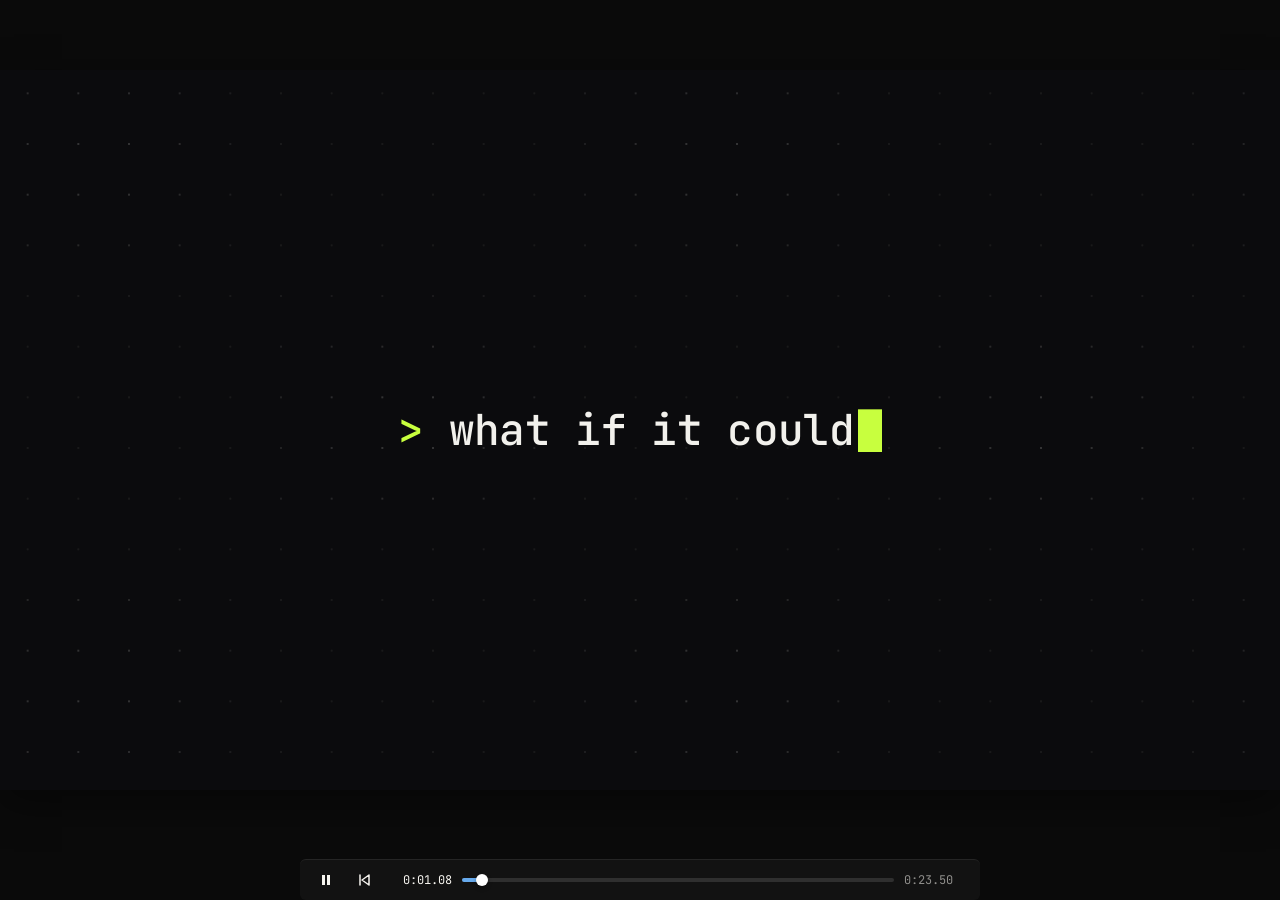
==== explainer/index.html @ 9c2901da "Add explainer video page Standalone 1920x1080 looping explainer built from the Claude Design handoff" ====
<!DOCTYPE html>
<html lang="en">
<head>
<meta charset="utf-8">
<meta name="viewport" content="width=device-width, initial-scale=1">
<title>Explainer Video</title>
<link rel="preconnect" href="https://fonts.googleapis.com">
<link rel="preconnect" href="https://fonts.gstatic.com" crossorigin>
<link href="https://fonts.googleapis.com/css2?family=Archivo:wdth,wght@62..125,100..900&family=JetBrains+Mono:wght@400;500&display=swap" rel="stylesheet">
<style>
  html, body { margin: 0; height: 100%; background: #0b0b0d; }
  #stage { position: fixed; inset: 0; display: flex; flex-direction: column; align-items: center; background: #0a0a0a; font-family: Inter, system-ui, sans-serif; }
  #area { flex: 1; width: 100%; min-height: 0; display: flex; align-items: center; justify-content: center; overflow: hidden; }
  #canvas { position: relative; flex-shrink: 0; overflow: hidden; transform-origin: center; box-shadow: 0 20px 60px rgba(0,0,0,0.4); }
  #bar { display: flex; align-items: center; gap: 10px; padding: 6px 12px; box-sizing: border-box; width: 100%; max-width: 680px; flex-shrink: 0;
         background: rgba(20,20,20,0.92); border-top: 1px solid rgba(255,255,255,0.08); border-radius: 6px; color: #f6f4ef; user-select: none; }
  #bar button { display: flex; align-items: center; justify-content: center; width: 28px; height: 28px; padding: 0; border: 0; border-radius: 4px;
                background: transparent; color: #f6f4ef; cursor: pointer; }
  #bar button:hover { background: rgba(255,255,255,0.08); }
  #play .pause, #play.playing .tri { display: none; }
  #play.playing .pause { display: block; }
  .time { font: 12px 'JetBrains Mono', ui-monospace, SFMono-Regular, monospace; font-variant-numeric: tabular-nums; width: 64px; }
  #cur { text-align: right; }
  #dur { color: rgba(246,244,239,0.55); }
  #track { flex: 1; height: 22px; position: relative; cursor: pointer; display: flex; align-items: center; touch-action: none; }
  #track .rail, #fill { position: absolute; left: 0; height: 4px; border-radius: 2px; }
  #track .rail { right: 0; background: rgba(255,255,255,0.12); }
  #fill { background: oklch(72% 0.12 250); }
  #knob { position: absolute; top: 50%; width: 12px; height: 12px; margin: -6px 0 0 -6px; background: #fff; border-radius: 6px; box-shadow: 0 2px 4px rgba(0,0,0,0.4); }
</style>
</head>
<body>
<div id="stage">
  <div id="area"><div id="canvas"></div></div>
  <div id="bar">
    <button id="play" title="Play/pause (space)" aria-label="Play/pause">
      <svg class="tri" width="14" height="14" viewBox="0 0 14 14"><path d="M3 2l9 5-9 5V2z" fill="currentColor"/></svg>
      <svg class="pause" width="14" height="14" viewBox="0 0 14 14"><rect x="3" y="2" width="3" height="10" fill="currentColor"/><rect x="8" y="2" width="3" height="10" fill="currentColor"/></svg>
    </button>
    <button id="reset" title="Return to start (0)" aria-label="Return to start">
      <svg width="14" height="14" viewBox="0 0 14 14" fill="none"><path d="M3 2v10M12 2L5 7l7 5V2z" stroke="currentColor" stroke-width="1.5" stroke-linejoin="round" stroke-linecap="round"/></svg>
    </button>
    <div id="cur" class="time">0:00.00</div>
    <div id="track"><div class="rail"></div><div id="fill"></div><div id="knob"></div></div>
    <div id="dur" class="time"></div>
  </div>
</div>
<script src="explainer.js"></script>
</body>
</html>
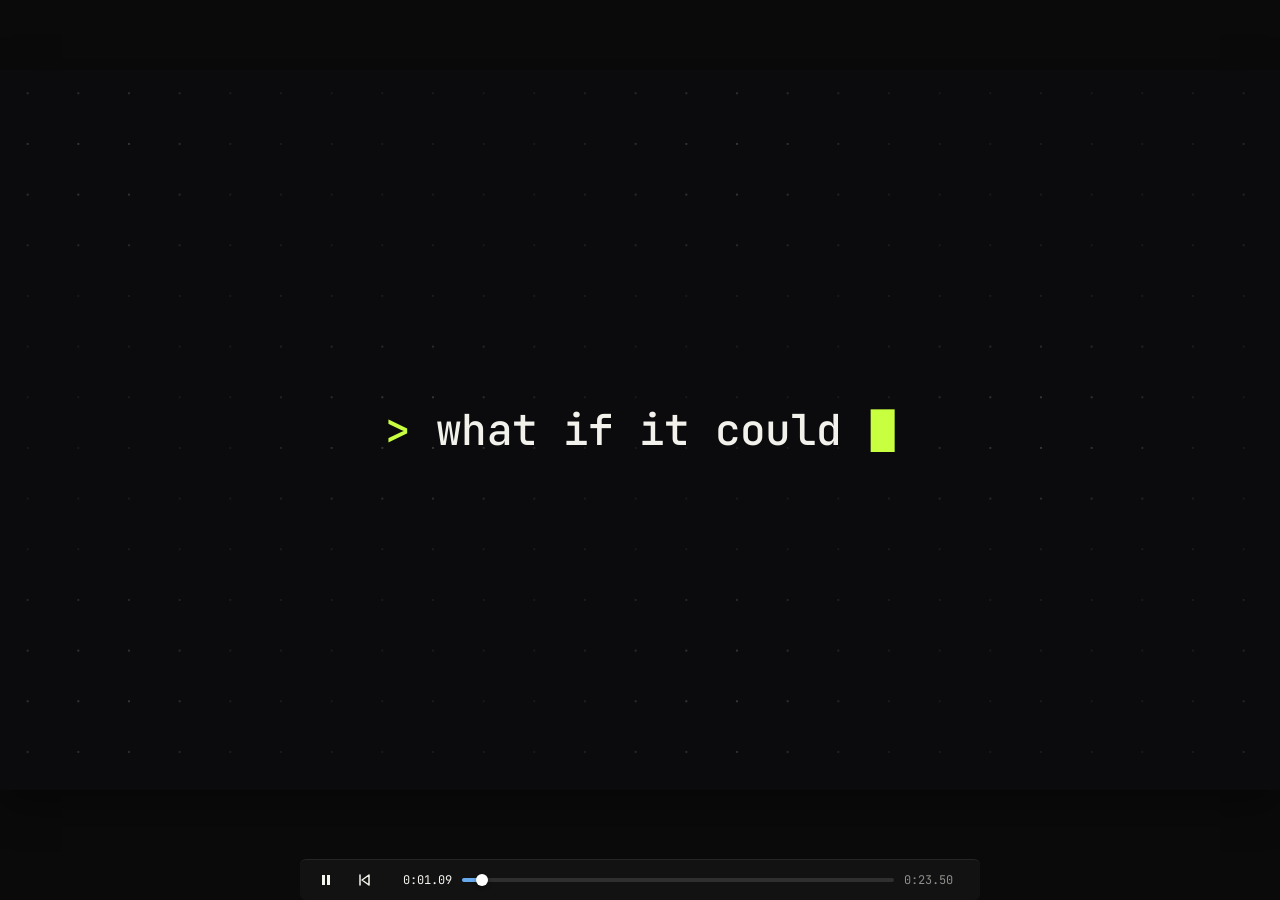
==== commit 8355a195: "Add Pivyon brand kit: logo, X avatar and banner, bio The mark is a lowercase p built from a paper st" ====
--- a/explainer/index.html
+++ b/explainer/index.html
@@ -2,6 +2,7 @@
 <html lang="en">
 <head>
 <meta charset="utf-8">
+<link rel="icon" type="image/svg+xml" href="../brand/pivyon-mark-on-ink.svg">
 <meta name="viewport" content="width=device-width, initial-scale=1">
 <title>Explainer Video</title>
 <link rel="preconnect" href="https://fonts.googleapis.com">
